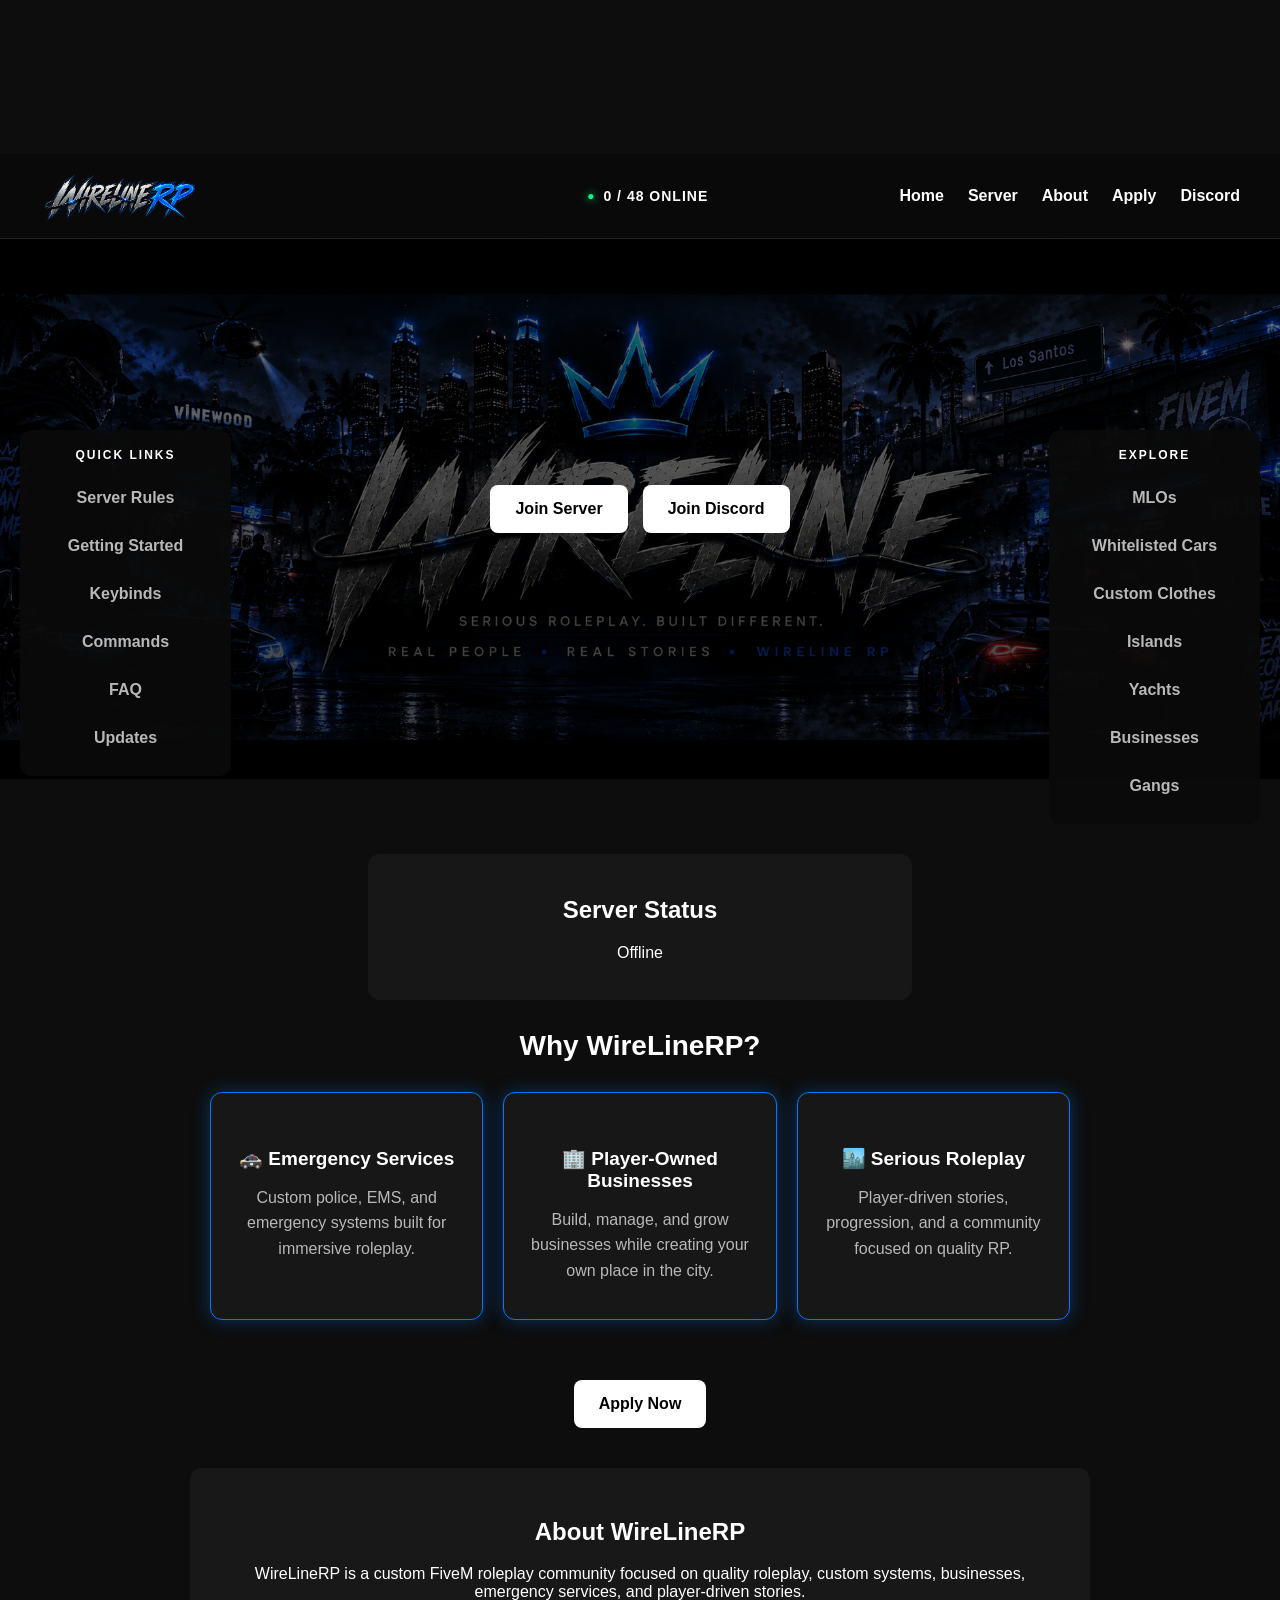
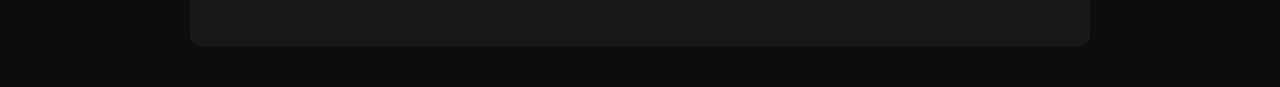
==== index.html @ 3610f60a "Update index.html" ====
<!DOCTYPE html>
<html lang="en">
<head>
    <meta charset="UTF-8">
    <meta name="viewport" content="width=device-width, initial-scale=1.0">
    <title>WireLineRP</title>
    <link rel="stylesheet" href="style.css">
</head>
<body>
    <video class="background-video" autoplay muted loop playsinline>
    <source src="background.mp4" type="video/mp4">
</video>
    <nav class="navbar">
    <div class="nav-logo">
    <img src="wireline-logo.png" alt="WireLineRP">
</div>
    <div class="nav-status">
    <span class="status-dot">●</span>
    <span id="nav-player-count">0 / 48 ONLINE</span>
</div>

    <div class="nav-links">
        <a href="#home">Home</a>
        <a href="#status">Server</a>
        <a href="#about">About</a>
        <a href="#apply">Apply</a>
        <a href="#" id="discord-nav">Discord</a>
    </div>
</nav>
    <div class="quick-menu">
    <h3>QUICK LINKS</h3>

    <a href="#rules">Server Rules</a>
    <a href="#getting-started">Getting Started</a>
    <a href="#keybinds">Keybinds</a>
    <a href="#commands">Commands</a>
    <a href="#faq">FAQ</a>
    <a href="#updates">Updates</a>
</div>
    <div class="side-menu">
    <h3>EXPLORE</h3>

    <a href="#mlos">MLOs</a>
    <a href="#cars">Whitelisted Cars</a>
    <a href="#clothes">Custom Clothes</a>
    <a href="#islands">Islands</a>
    <a href="#yachts">Yachts</a>
    <a href="#businesses">Businesses</a>
    <a href="#gangs">Gangs</a>
</div>
<header class="hero" id="home">
    <div class="hero-overlay">

        <div class="hero-buttons">
            <a href="#" class="btn" id="join-server">Join Server</a>
            <a href="#" class="btn" id="discord-link">Join Discord</a>
        </div>
    </div>
</header>
<body>

    <main>
        <section class="status-card" id="status">
            <h2>Server Status</h2>
            <p id="server-status">Checking...</p>
        </section>
        <section class="features">
    <h2>Why WireLineRP?</h2>

    <div class="feature-grid">
        <div class="feature-card">
            <h3>🚓 Emergency Services</h3>
            <p>Custom police, EMS, and emergency systems built for immersive roleplay.</p>
        </div>

        <div class="feature-card">
            <h3>🏢 Player-Owned Businesses</h3>
            <p>Build, manage, and grow businesses while creating your own place in the city.</p>
        </div>

        <div class="feature-card">
            <h3>🏙️ Serious Roleplay</h3>
            <p>Player-driven stories, progression, and a community focused on quality RP.</p>
        </div>
    </div>
</section>

        <section class="buttons" id="apply">
    <a href="#" class="btn" id="apply-link">Apply Now</a>
</section>

        <section class="about" id="about">
            <h2>About WireLineRP</h2>
            <p>
                WireLineRP is a custom FiveM roleplay community focused on quality roleplay,
                custom systems, businesses, emergency services, and player-driven stories.
            </p>
        </section>
    </main>

    <script src="script.js"></script>
</body>
</html>
---- style.css ----
@import url('https://fonts.googleapis.com/css2?family=Racing+Sans+One&display=swap');
body {
    margin: 0;
    font-family: Arial, sans-serif;
    background: #0d0d0d;
    color: white;
    text-align: center;
}

header {
    padding: 60px 20px;
    background: #151515;
}

header h1 {
    font-size: 48px;
    margin-bottom: 10px;
}

main {
    max-width: 900px;
    margin: auto;
    padding: 40px 20px;
}

.status-card {
    max-width: 500px;
    margin: 35px auto 25px;
    padding: 22px;
    text-align: center;
    background: #171717;
    border-radius: 12px;
}

.buttons {
    display: flex;
    justify-content: center;
    gap: 15px;
    flex-wrap: wrap;
    margin-bottom: 40px;
}

.btn {
    background: #ffffff;
    color: #000000;
    text-decoration: none;
    padding: 15px 25px;
    border-radius: 8px;
    font-weight: bold;
}

.btn:hover {
    opacity: 0.8;
}

.about {
    background: #181818;
    padding: 30px;
    border-radius: 12px;
}

.hero {
    min-height: 420px;
    display: flex;
    align-items: center;
    justify-content: center;
    background:
        linear-gradient(rgba(0,0,0,0.55), rgba(0,0,0,0.75)),
        url("banner.jpg") center/cover no-repeat;
}

.hero-overlay {
    text-align: center;
}

.hero h1 {
    font-size: 64px;
    margin: 0;
}

.hero p {
    font-size: 20px;
    margin: 15px 0 30px;
}

.hero-buttons {
    display: flex;
    justify-content: center;
    gap: 15px;
}

.navbar {
    position: sticky;
    top: 0;
    z-index: 1000;
    display: flex;
    justify-content: space-between;
    align-items: center;
    padding: 16px 40px;
    background: rgba(10, 10, 10, 0.95);
    border-bottom: 1px solid #222;
}

.nav-logo {
    display: flex;
    align-items: center;
}

.nav-logo img {
    height: 52px;
    width: auto;
    display: block;
}

.nav-links {
    display: flex;
    gap: 24px;
}

.nav-links a {
    color: white;
    text-decoration: none;
    font-weight: 600;
}

.nav-links a:hover {
    opacity: 0.7;
}

html {
    scroll-behavior: smooth;
}
.nav-status {
    display: flex;
    align-items: center;
    gap: 8px;
    font-size: 14px;
    font-weight: 700;
    letter-spacing: 1px;
    transform: translateX(100px);
}

.status-dot {
    color: #00ff88;
    font-size: 12px;
    text-shadow: 0 0 8px #00ff88;
}

.features {
    max-width: 1100px;
    margin: 30px auto 60px;
    padding: 0 20px;
    text-align: center;
}

.features h2 {
    font-size: 28px;
    margin-bottom: 30px;
}

.feature-grid {
    display: grid;
    grid-template-columns: repeat(3, 1fr);
    gap: 20px;
}

.feature-card {
    background: #171717;
    border: 1px solid #0077ff;
    border-radius: 12px;
    padding: 35px 25px;
    min-height: 150px;
    transition: 0.25s ease;
    box-shadow: 0 0 18px rgba(0, 119, 255, 0.35);
}

.feature-card:hover {
    transform: translateY(-5px);
    border-color: #008cff;
    box-shadow: 0 0 20px rgba(0, 140, 255, 0.18);
}

.feature-card h3 {
    font-size: 19px;
    margin-bottom: 15px;
}

.feature-card p {
    color: #b8b8b8;
    line-height: 1.6;
    margin: 0;
}

.side-menu {
    position: absolute;
    right: 20px;
    top: 430px;
    z-index: 900;

    display: flex;
    flex-direction: column;
    gap: 8px;

    width: 175px;
    padding: 18px;

    background: rgba(10, 10, 10, 0.94);
    border: none;
    border-radius: 12px;
    box-shadow: none;
}

.side-menu h3 {
    color: #ffffff;
    font-size: 12px;
    text-align: center;
    letter-spacing: 2px;
    margin: 0 0 8px;
}

.side-menu a {
    color: #b8b8b8;
    text-decoration: none;
    padding: 10px 12px;
    border-radius: 7px;
    font-weight: 600;
    border: 1px solid transparent;
    transition: 0.2s ease;
}

.side-menu a:hover {
    color: #ffffff;
    background: rgba(0, 140, 255, 0.12);
    border-color: #008cff;
    box-shadow: 0 0 12px rgba(0, 140, 255, 0.35);
    transform: translateX(-4px);
}

.quick-menu {
    position: absolute;
    left: 20px;
    top: 430px;
    z-index: 900;

    display: flex;
    flex-direction: column;
    gap: 8px;

    width: 175px;
    padding: 18px;

    background: rgba(10, 10, 10, 0.94);
    border: none;
    border-radius: 12px;
    box-shadow: none;
}

.quick-menu h3 {
    color: #ffffff;
    font-size: 12px;
    text-align: center;
    letter-spacing: 2px;
    margin: 0 0 8px;
}

.quick-menu a {
    color: #b8b8b8;
    text-decoration: none;
    padding: 10px 12px;
    border-radius: 7px;
    font-weight: 600;
    border: 1px solid transparent;
    transition: 0.2s ease;
}

.quick-menu a:hover {
    color: #ffffff;
    background: rgba(0, 140, 255, 0.12);
    border-color: #008cff;
    box-shadow: 0 0 12px rgba(0, 140, 255, 0.35);
    transform: translateX(4px);
}
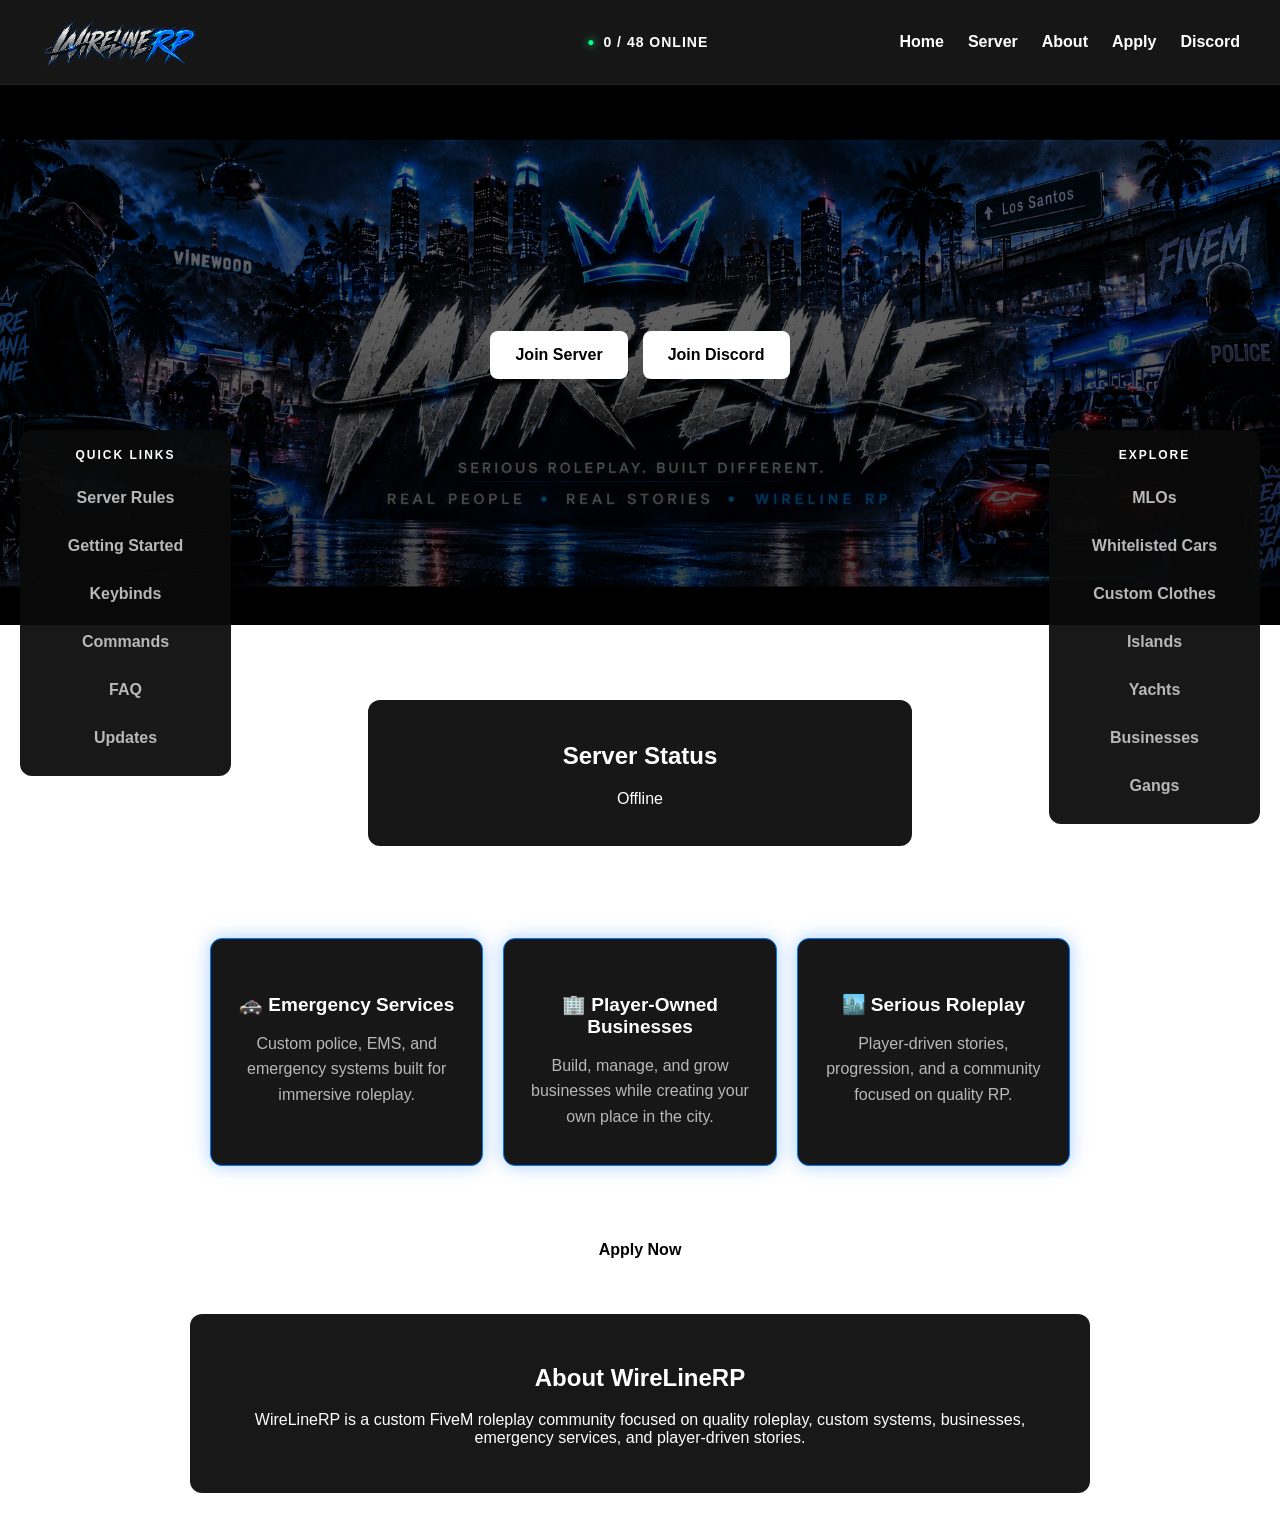
==== commit c7e4331f: "Update index.html" ====
--- a/index.html
+++ b/index.html
@@ -30,7 +30,7 @@
     <div class="quick-menu">
     <h3>QUICK LINKS</h3>
 
-    <a href="#rules">Server Rules</a>
+    <a href="rules.html">Server Rules</a>
     <a href="#getting-started">Getting Started</a>
     <a href="#keybinds">Keybinds</a>
     <a href="#commands">Commands</a>
--- a/style.css
+++ b/style.css
@@ -2,7 +2,7 @@
 body {
     margin: 0;
     font-family: Arial, sans-serif;
-    background: #0d0d0d;
+    background: transparent;
     color: white;
     text-align: center;
 }
@@ -280,3 +280,13 @@
     box-shadow: 0 0 12px rgba(0, 140, 255, 0.35);
     transform: translateX(4px);
 }
+
+.background-video {
+    position: fixed !important;
+    inset: 0;
+    width: 100vw;
+    height: 100vh;
+    object-fit: cover;
+    z-index: -1;
+    pointer-events: none;
+}
